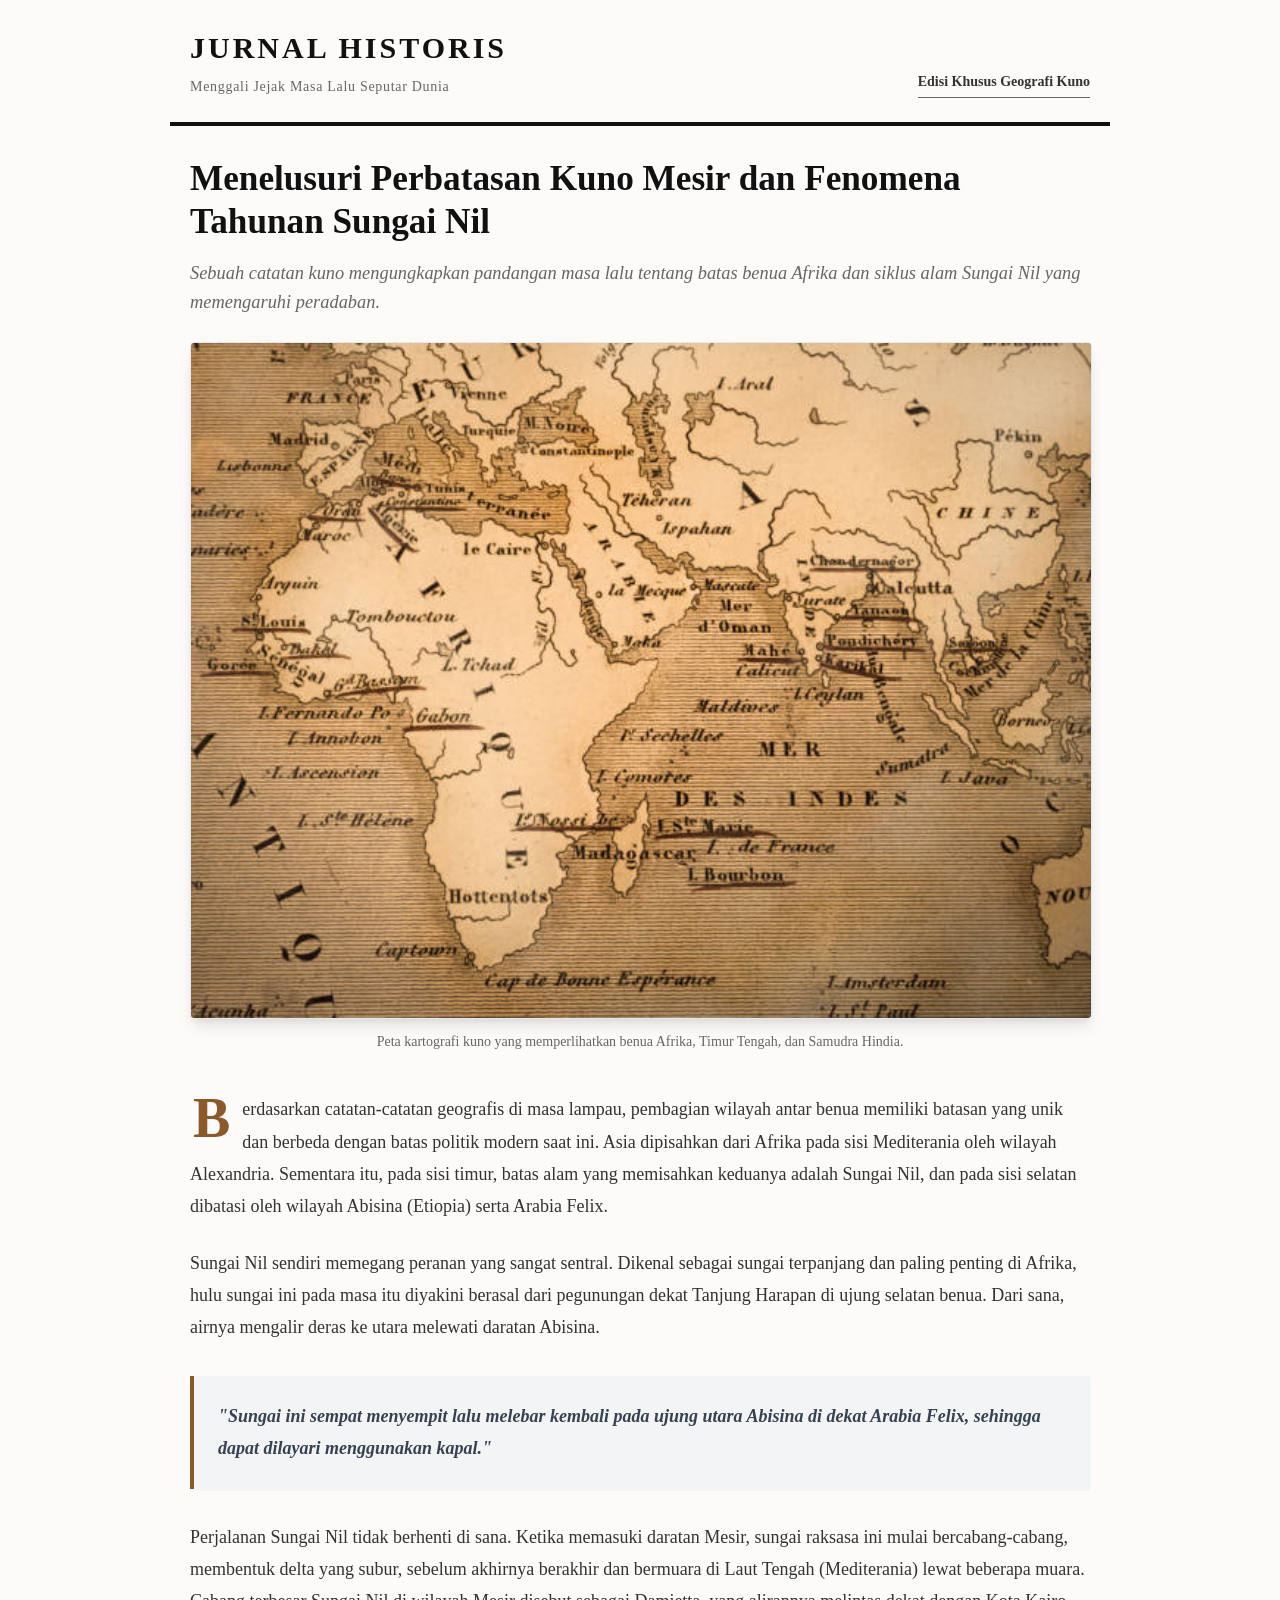
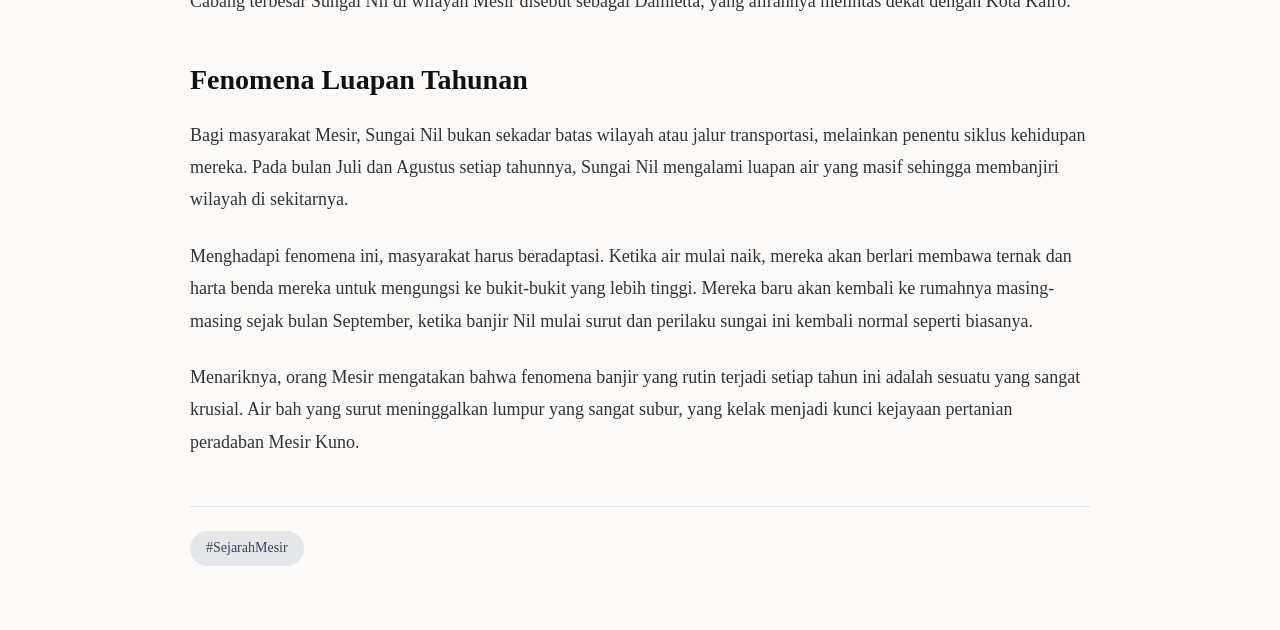
==== index.html @ 85e4f876 "pertama" ====
<!doctype html>
<html lang="id">
  <head>
    <meta charset="UTF-8" />
    <meta name="viewport" content="width=device-width, initial-scale=1.0" />
    <title>Berita Sejarah: Jejak Sungai Nil dan Batas Kuno Mesir</title>
    <link rel="stylesheet" href="style.css" />
  </head>
  <body>
    <header class="head-situs">
      <div>
        <h2 class="judul-jurnal">Jurnal Historis</h2>
        <p class="subjudul-jurnal">Menggali Jejak Masa Lalu Seputar Dunia</p>
      </div>
      <div>
        <p class="label-edisi">Edisi Khusus Geografi Kuno</p>
      </div>
    </header>

    <main class="container">
      <div>
        <h1 class="judul-artikel">
          Menelusuri Perbatasan Kuno Mesir dan Fenomena Tahunan Sungai Nil
        </h1>
        <p class="pengantar-artikel">
          Sebuah catatan kuno mengungkapkan pandangan masa lalu tentang batas
          benua Afrika dan siklus alam Sungai Nil yang memengaruhi peradaban.
        </p>

        <figure class="bingkai-gambar">
          <img
            src="image.png"
            alt="Peta Kuno Afrika dan Asia"
            class="gambar-artikel"
          />
          <figcaption class="keterangan-gambar">
            Peta kartografi kuno yang memperlihatkan benua Afrika, Timur Tengah,
            dan Samudra Hindia.
          </figcaption>
        </figure>

        <article>
          <p class="paragraf-artikel">
            <span class="huruf-awal">B</span>erdasarkan catatan-catatan geografis
            di masa lampau, pembagian wilayah antar benua memiliki batasan yang
            unik dan berbeda dengan batas politik modern saat ini. Asia
            dipisahkan dari Afrika pada sisi Mediterania oleh wilayah
            Alexandria. Sementara itu, pada sisi timur, batas alam yang
            memisahkan keduanya adalah Sungai Nil, dan pada sisi selatan
            dibatasi oleh wilayah Abisina (Etiopia) serta Arabia Felix.
          </p>

          <p class="paragraf-artikel">
            Sungai Nil sendiri memegang peranan yang sangat sentral. Dikenal
            sebagai sungai terpanjang dan paling penting di Afrika, hulu sungai
            ini pada masa itu diyakini berasal dari pegunungan dekat Tanjung
            Harapan di ujung selatan benua. Dari sana, airnya mengalir deras ke
            utara melewati daratan Abisina.
          </p>

          <div class="kutipan">
            <p class="teks-kutipan">
              "Sungai ini sempat menyempit lalu melebar kembali pada ujung utara
              Abisina di dekat Arabia Felix, sehingga dapat dilayari menggunakan
              kapal."
            </p>
          </div>

          <p class="paragraf-artikel">
            Perjalanan Sungai Nil tidak berhenti di sana. Ketika memasuki
            daratan Mesir, sungai raksasa ini mulai bercabang-cabang, membentuk
            delta yang subur, sebelum akhirnya berakhir dan bermuara di Laut
            Tengah (Mediterania) lewat beberapa muara. Cabang terbesar Sungai
            Nil di wilayah Mesir disebut sebagai Damietta, yang alirannya
            melintas dekat dengan Kota Kairo.
          </p>

          <h3 class="subjudul">Fenomena Luapan Tahunan</h3>

          <p class="paragraf-artikel">
            Bagi masyarakat Mesir, Sungai Nil bukan sekadar batas wilayah atau
            jalur transportasi, melainkan penentu siklus kehidupan mereka. Pada
            bulan Juli dan Agustus setiap tahunnya, Sungai Nil mengalami luapan
            air yang masif sehingga membanjiri wilayah di sekitarnya.
          </p>

          <p class="paragraf-artikel">
            Menghadapi fenomena ini, masyarakat harus beradaptasi. Ketika air
            mulai naik, mereka akan berlari membawa ternak dan harta benda
            mereka untuk mengungsi ke bukit-bukit yang lebih tinggi. Mereka baru
            akan kembali ke rumahnya masing-masing sejak bulan September, ketika
            banjir Nil mulai surut dan perilaku sungai ini kembali normal
            seperti biasanya.
          </p>

          <p class="paragraf-artikel">
            Menariknya, orang Mesir mengatakan bahwa fenomena banjir yang rutin
            terjadi setiap tahun ini adalah sesuatu yang sangat krusial. Air bah
            yang surut meninggalkan lumpur yang sangat subur, yang kelak menjadi
            kunci kejayaan pertanian peradaban Mesir Kuno.
          </p>
        </article>

        <div class="container-tagar">
          <a href="#" class="tombol-tagar">#SejarahMesir</a>
          <a href="#" class="
---- style.css ----
body {
  background-color: #fcfbf9;
  color: #333333;
  line-height: 1.6;
  margin: 0;
  padding: 0;
}

.head-situs {
  max-width: 900px;
  margin: 0 auto 32px auto;
  padding: 24px 20px;
  border-bottom: 4px solid #111111;
  display: flex;
  justify-content: space-between;
  align-items: flex-end;
  flex-wrap: wrap;
  gap: 16px;
}

.judul-jurnal {
  font-size: 1.875rem;
  font-weight: 900;
  text-transform: uppercase;
  letter-spacing: 0.1em;
  color: #111111;
  margin: 0 0 4px 0;
}

.subjudul-jurnal {
  font-size: 0.875rem;
  color: #666666;
  letter-spacing: 0.05em;
  margin: 0;
}

.label-edisi {
  font-size: 0.875rem;
  font-weight: 600;
  border-bottom: 1px solid #666666;
  padding-bottom: 4px;
  margin: 0;
  color: #333333;
}

.container {
  max-width: 900px;
  margin: 0 auto;
  padding: 0 20px;
}

.judul-artikel {
  font-size: 2.2rem;
  font-weight: 900;
  line-height: 1.2;
  color: #111111;
  margin: 0 0 16px 0;
}

.pengantar-artikel {
  font-size: 1.15rem;
  color: #666666;
  font-style: italic;
  margin: 0 0 24px 0;
  line-height: 1.6;
}

.bingkai-gambar {
  margin: 0 0 40px 0;
  padding: 0;
}

.gambar-artikel {
  width: 100%;
  height: auto;
  border-radius: 4px;
  box-shadow:
    0 10px 15px -3px rgba(0, 0, 0, 0.1),
    0 4px 6px -2px rgba(0, 0, 0, 0.05);
  border: 1px solid #e2e8f0;
  display: block;
}

.keterangan-gambar {
  font-size: 0.875rem;
  color: #666666;
  text-align: center;
  margin-top: 12px;
}

.paragraf-artikel {
  font-size: 1.125rem;
  color: #333333;
  line-height: 1.8;
  margin: 0 0 24px 0;
}

.huruf-awal {
  float: left;
  font-size: 3.5rem;
  line-height: 0.8;
  padding-top: 3px;
  padding-right: 12px;
  padding-left: 3px;
  font-weight: bold;
  color: #8b5a2b;
}

.kutipan {
  background-color: #f3f4f6;
  padding: 24px;
  border-left: 4px solid #8b5a2b;
  margin: 32px 0;
  box-shadow: 0 1px 2px 0 rgba(0, 0, 0, 0.05);
}

.teks-kutipan {
  font-size: 1.125rem;
  font-style: italic;
  font-weight: 600;
  color: #374151;
  margin: 0;
  line-height: 1.8;
}

.subjudul {
  font-size: 1.75rem;
  font-weight: bold;
  color: #111111;
  margin: 40px 0 16px 0;
}

.container-tagar {
  margin: 48px 0 64px 0;
  padding-top: 24px;
  border-top: 1px solid #e2e8f0;
  display: flex;
  flex-wrap: wrap;
  gap: 12px;
}

.tombol-tagar {
  background-color: #e5e7eb;
  color: #374151;
  padding: 6px 16px;
  font-size: 0.875rem;
  border-radius: 9999px;
  text-decoration: none;
  display: inline-block;
}
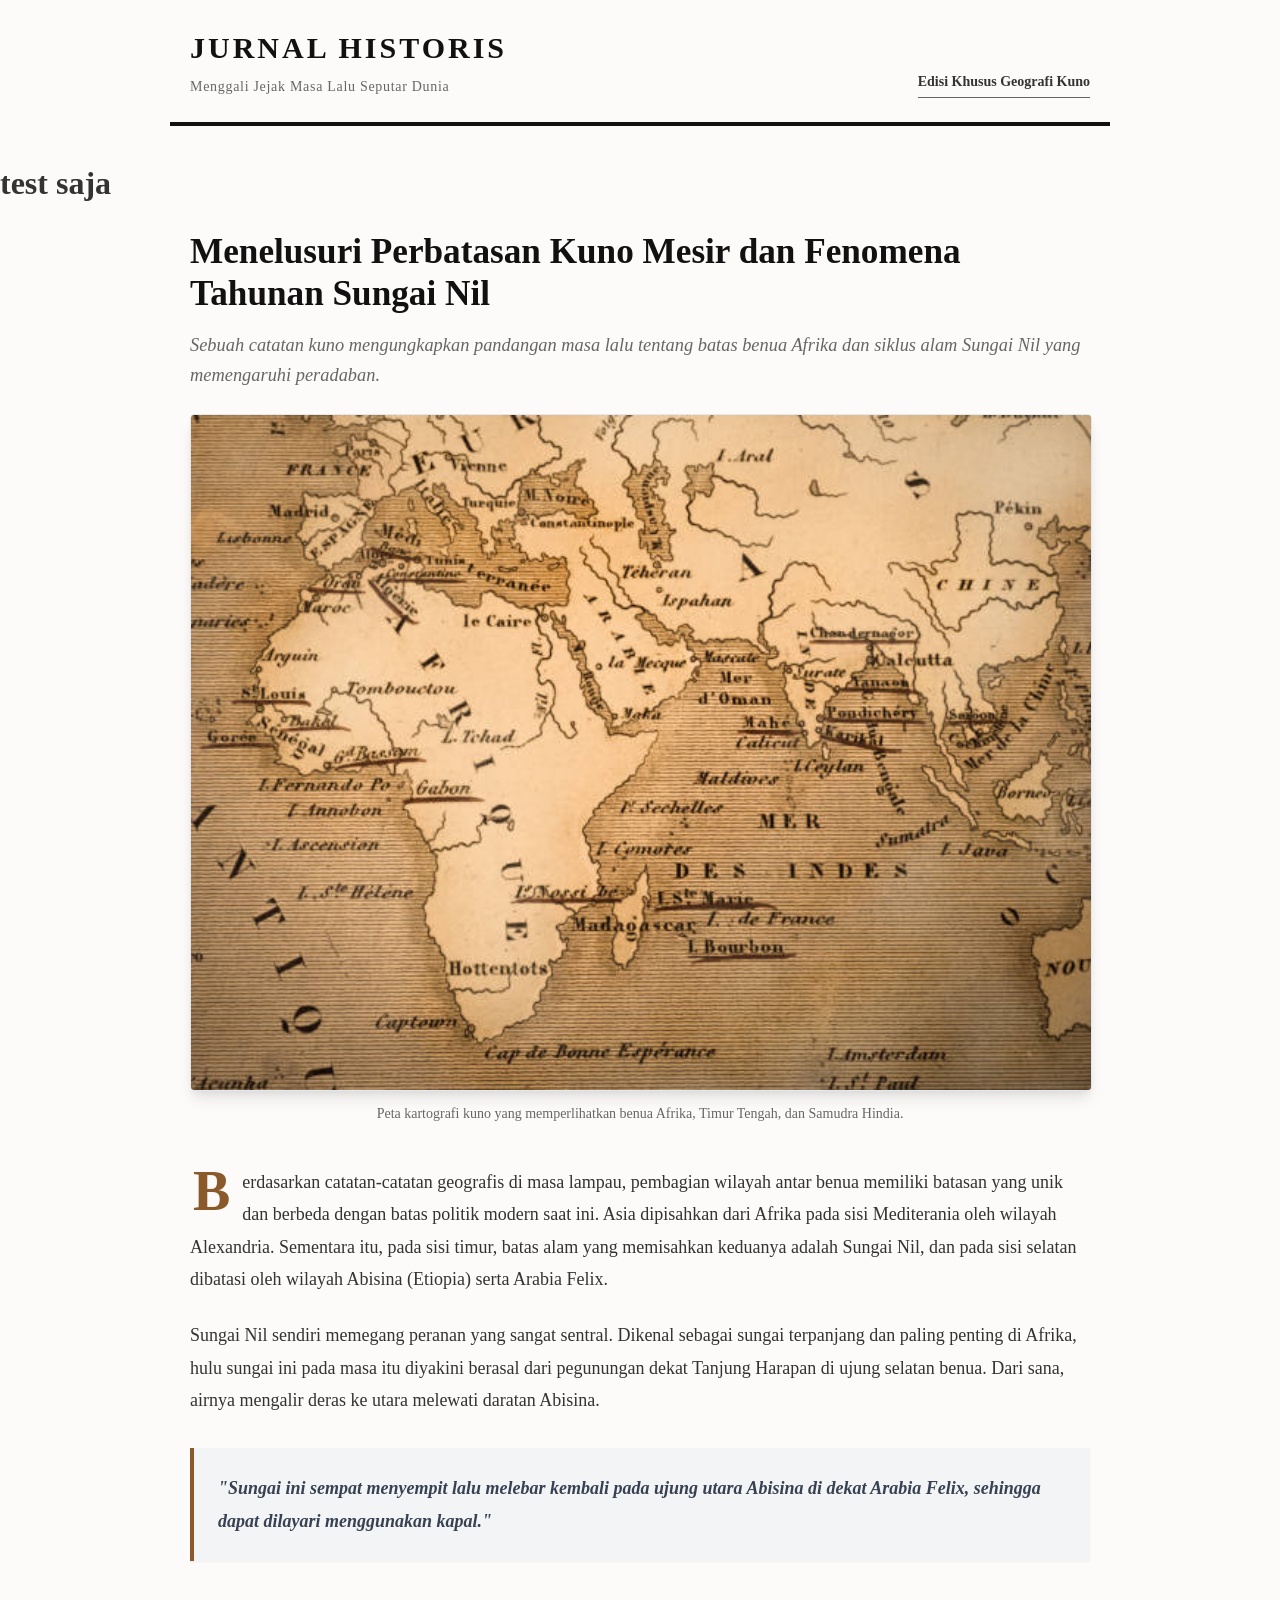
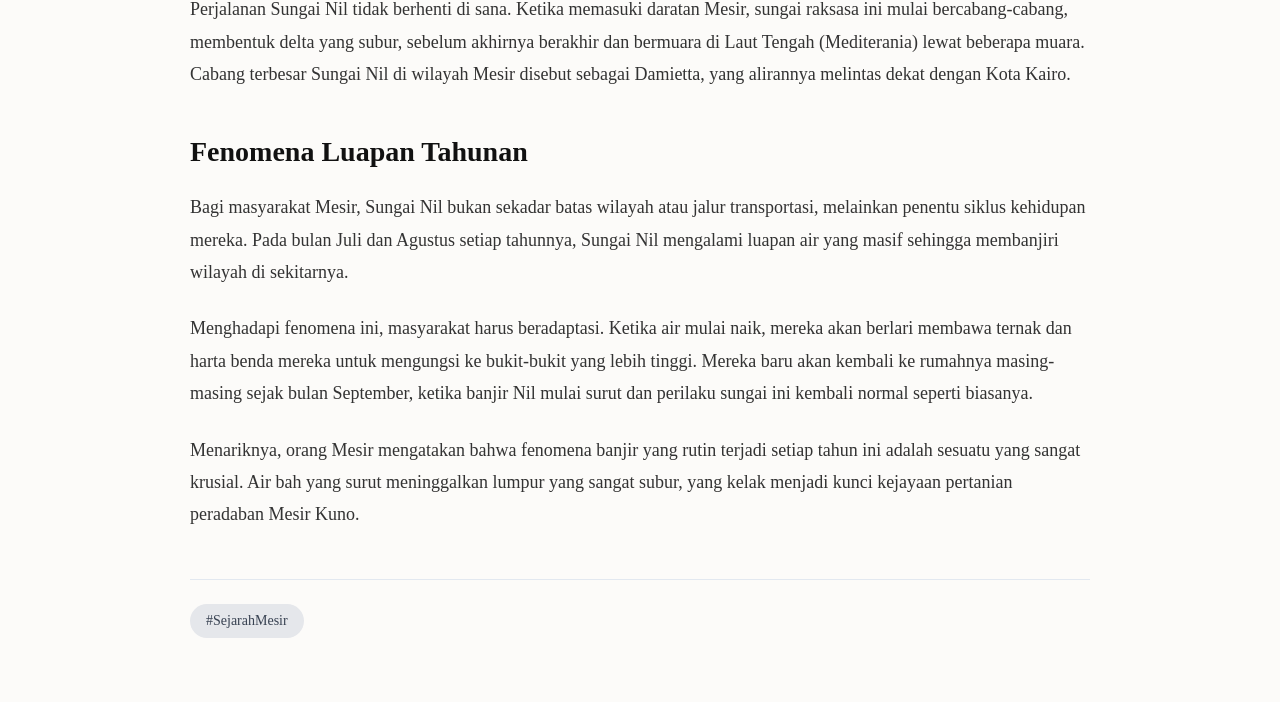
==== commit 0bde4aeb: "kedua" ====
--- a/index.html
+++ b/index.html
@@ -17,6 +17,9 @@
       </div>
     </header>
 
+    <div>
+      <h1>test saja</h1>
+    </div>
     <main class="container">
       <div>
         <h1 class="judul-artikel">
